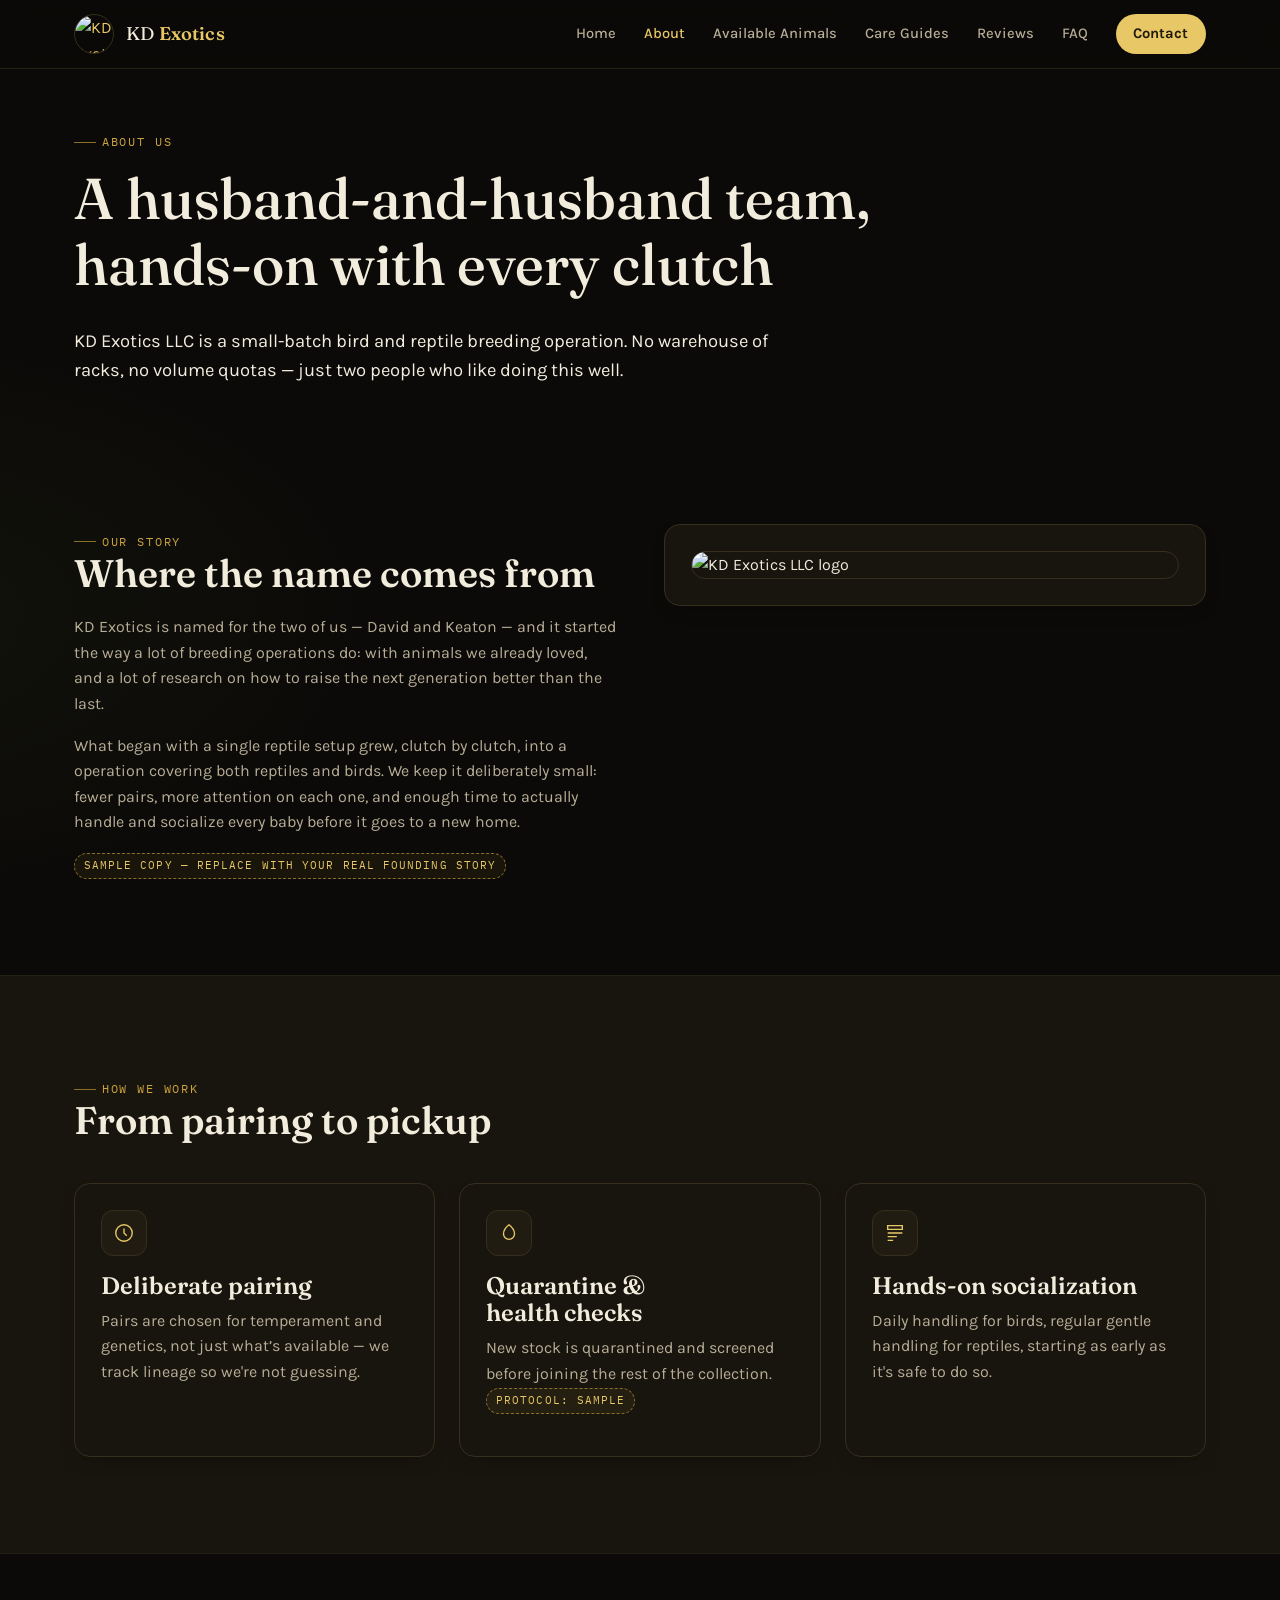
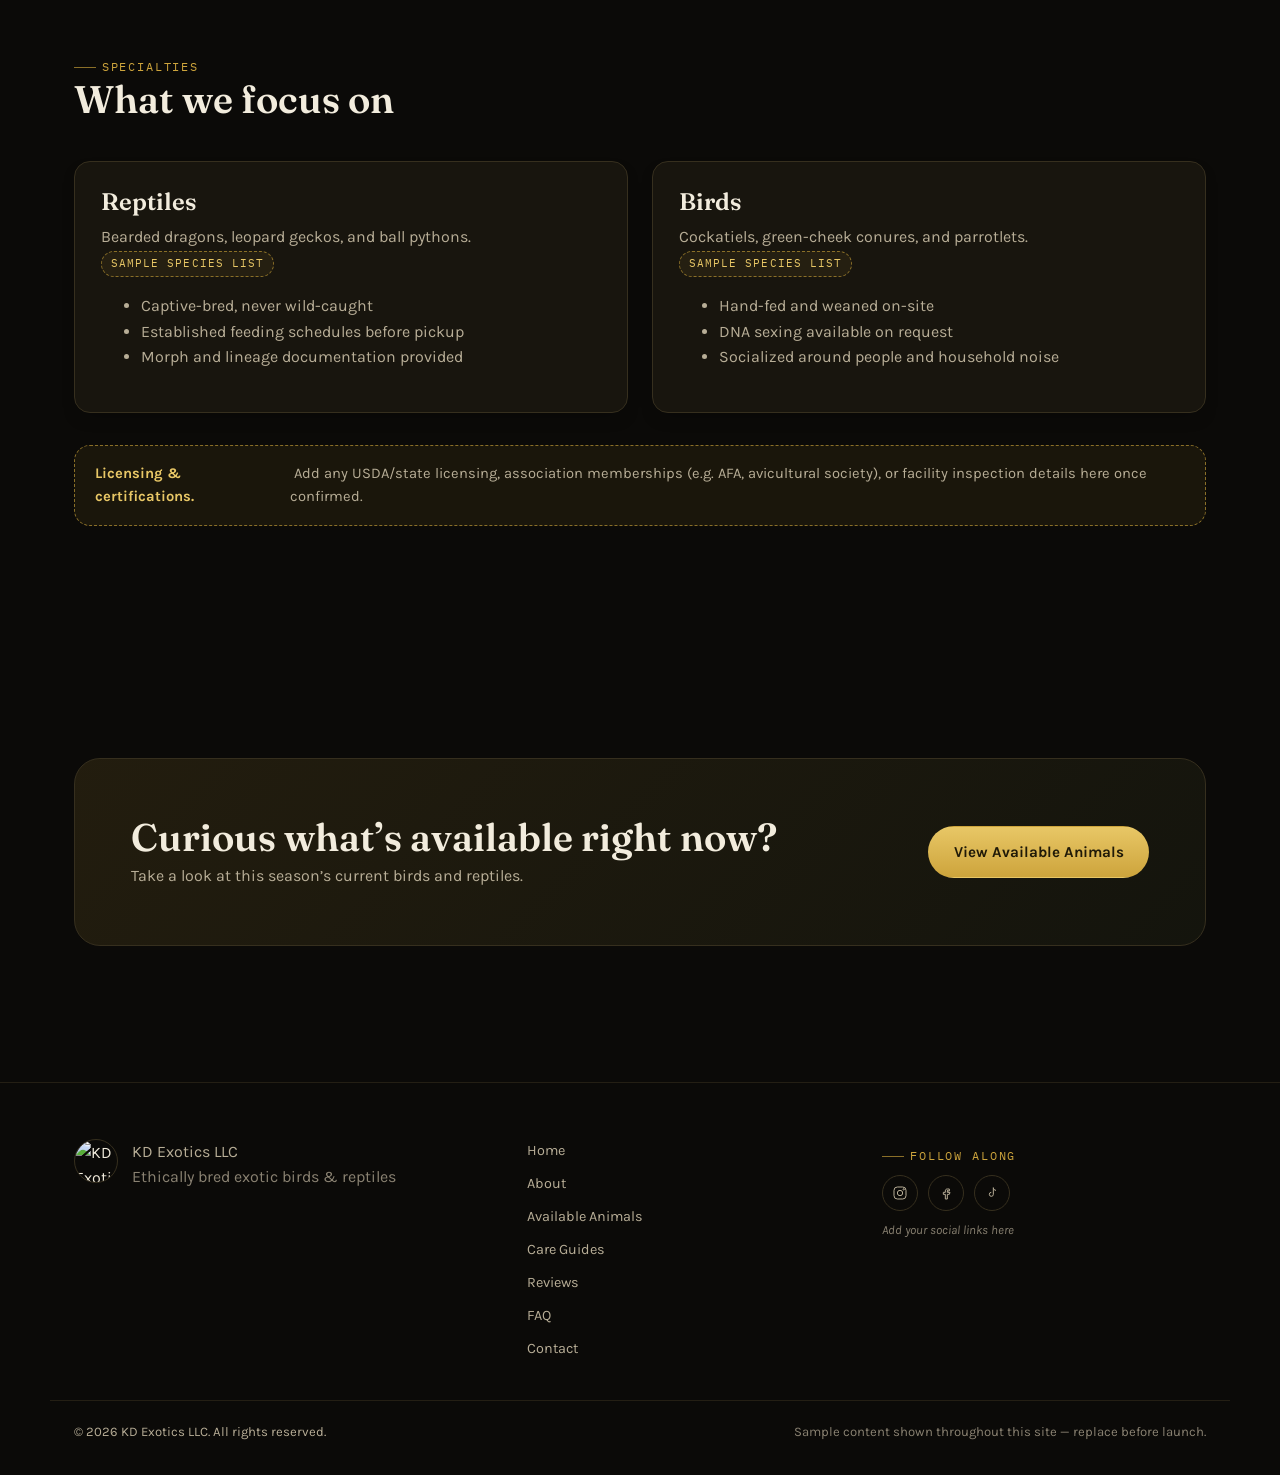
==== about.html @ a791296e "Add files via upload" ====
<!doctype html>
<html lang="en">
<head>
<meta charset="UTF-8">
<meta name="viewport" content="width=device-width, initial-scale=1.0">
<title>About | KD Exotics LLC</title>
<meta name="description" content="Meet KD Exotics LLC — a small, husband-and-husband owned exotic bird and reptile breeding operation focused on hands-on care and honest lineage records.">
<link rel="preconnect" href="https://fonts.googleapis.com">
<link rel="preconnect" href="https://fonts.gstatic.com" crossorigin>
<link rel="stylesheet" href="https://fonts.googleapis.com/css2?family=Fraunces:opsz,wght@9..144,400;9..144,500;9..144,600;9..144,700&family=Karla:wght@400;500;700&family=IBM+Plex+Mono:wght@400;500&display=swap">
<link rel="stylesheet" href="styles.css">
</head>
<body>

<header class="site-header">
  <div class="header-inner">
    <a href="index.html" class="brand">
      <img src="assets/kd-exotics-logo.jpg" alt="KD Exotics LLC" class="brand-mark">
      <span class="brand-text">KD <b>Exotics</b></span>
    </a>
    <nav class="site-nav" id="site-nav">
      <a href="index.html">Home</a>
      <a href="about.html" class="active">About</a>
      <a href="animals.html">Available Animals</a>
      <a href="care-guides.html">Care Guides</a>
      <a href="testimonials.html">Reviews</a>
      <a href="faq.html">FAQ</a>
      <a href="contact.html" class="nav-cta">Contact</a>
    </nav>
    <button class="nav-toggle" id="nav-toggle" aria-label="Toggle navigation" aria-expanded="false">
      <span></span><span></span><span></span>
    </button>
  </div>
</header>

<main>

  <section class="page-hero">
    <div class="wrap">
      <span class="eyebrow">About Us</span>
      <h1>A husband-and-husband team, hands-on with every clutch</h1>
      <p class="lede">KD Exotics LLC is a small-batch bird and reptile breeding operation. No warehouse of racks, no volume quotas — just two people who like doing this well.</p>
    </div>
  </section>

  <section>
    <div class="wrap two-col">
      <div>
        <span class="eyebrow">Our story</span>
        <h2>Where the name comes from</h2>
        <p>KD Exotics is named for the two of us — David and Keaton — and it started the way a lot of breeding operations do: with animals we already loved, and a lot of research on how to raise the next generation better than the last.</p>
        <p>What began with a single reptile setup grew, clutch by clutch, into a operation covering both reptiles and birds. We keep it deliberately small: fewer pairs, more attention on each one, and enough time to actually handle and socialize every baby before it goes to a new home.</p>
        <span class="sample-tag">Sample copy — replace with your real founding story</span>
      </div>
      <div class="card">
        <img src="assets/kd-exotics-logo.jpg" alt="KD Exotics LLC logo" style="border-radius:14px; border:1px solid var(--border);">
      </div>
    </div>
  </section>

  <section style="background:var(--surface); border-top:1px solid var(--border-soft); border-bottom:1px solid var(--border-soft);">
    <div class="wrap">
      <div class="section-head">
        <span class="eyebrow">How we work</span>
        <h2>From pairing to pickup</h2>
      </div>
      <div class="grid grid-3">
        <div class="card">
          <div class="icon-badge"><svg width="22" height="22" viewBox="0 0 24 24" fill="none" stroke="currentColor" stroke-width="1.5"><circle cx="12" cy="12" r="9"/><path d="M12 7v5l3 3"/></svg></div>
          <h3>Deliberate pairing</h3>
          <p>Pairs are chosen for temperament and genetics, not just what&rsquo;s available — we track lineage so we're not guessing.</p>
        </div>
        <div class="card">
          <div class="icon-badge"><svg width="22" height="22" viewBox="0 0 24 24" fill="none" stroke="currentColor" stroke-width="1.5"><path d="M12 3c4 3 6 6 6 10a6 6 0 0 1-12 0c0-4 2-7 6-10Z"/></svg></div>
          <h3>Quarantine &amp; health checks</h3>
          <p>New stock is quarantined and screened before joining the rest of the collection. <span class="sample-tag">Protocol: sample</span></p>
        </div>
        <div class="card">
          <div class="icon-badge"><svg width="22" height="22" viewBox="0 0 24 24" fill="none" stroke="currentColor" stroke-width="1.5"><path d="M4 4h16v4H4zM4 12h16M4 16h10M4 20h6"/></svg></div>
          <h3>Hands-on socialization</h3>
          <p>Daily handling for birds, regular gentle handling for reptiles, starting as early as it's safe to do so.</p>
        </div>
      </div>
    </div>
  </section>

  <section>
    <div class="wrap">
      <div class="section-head">
        <span class="eyebrow">Specialties</span>
        <h2>What we focus on</h2>
      </div>
      <div class="grid grid-2">
        <div class="card">
          <h3>Reptiles</h3>
          <p>Bearded dragons, leopard geckos, and ball pythons. <span class="sample-tag">Sample species list</span></p>
          <ul>
            <li>Captive-bred, never wild-caught</li>
            <li>Established feeding schedules before pickup</li>
            <li>Morph and lineage documentation provided</li>
          </ul>
        </div>
        <div class="card">
          <h3>Birds</h3>
          <p>Cockatiels, green-cheek conures, and parrotlets. <span class="sample-tag">Sample species list</span></p>
          <ul>
            <li>Hand-fed and weaned on-site</li>
            <li>DNA sexing available on request</li>
            <li>Socialized around people and household noise</li>
          </ul>
        </div>
      </div>
      <div class="sample-banner" style="margin-top:32px;">
        <strong>Licensing &amp; certifications.</strong>&nbsp;Add any USDA/state licensing, association memberships (e.g. AFA, avicultural society), or facility inspection details here once confirmed.
      </div>
    </div>
  </section>

  <section>
    <div class="wrap">
      <div class="cta-band">
        <div>
          <h2>Curious what&rsquo;s available right now?</h2>
          <p style="margin-bottom:0;">Take a look at this season&rsquo;s current birds and reptiles.</p>
        </div>
        <a href="animals.html" class="btn btn-primary">View Available Animals</a>
      </div>
    </div>
  </section>

</main>

<footer class="site-footer">
  <div class="footer-inner">
    <div class="footer-brand">
      <img src="assets/kd-exotics-logo.jpg" alt="KD Exotics LLC" class="footer-mark">
      <p>KD Exotics LLC<br><span class="muted">Ethically bred exotic birds &amp; reptiles</span></p>
    </div>
    <nav class="footer-nav">
      <a href="index.html">Home</a>
      <a href="about.html">About</a>
      <a href="animals.html">Available Animals</a>
      <a href="care-guides.html">Care Guides</a>
      <a href="testimonials.html">Reviews</a>
      <a href="faq.html">FAQ</a>
      <a href="contact.html">Contact</a>
    </nav>
    <div>
      <span class="eyebrow">Follow along</span>
      <div class="social-links">
        <a href="#" aria-label="Instagram"><svg width="16" height="16" viewBox="0 0 24 24" fill="none" stroke="currentColor" stroke-width="1.5"><rect x="3" y="3" width="18" height="18" rx="5"/><circle cx="12" cy="12" r="4"/><circle cx="17.5" cy="6.5" r="1"/></svg></a>
        <a href="#" aria-label="Facebook"><svg width="16" height="16" viewBox="0 0 24 24" fill="none" stroke="currentColor" stroke-width="1.5"><path d="M14 9h3V6h-3c-2 0-3 1-3 3v2H8v3h3v7h3v-7h3l1-3h-4V9c0-.5.2-1 1-1Z"/></svg></a>
        <a href="#" aria-label="TikTok"><svg width="16" height="16" viewBox="0 0 24 24" fill="none" stroke="currentColor" stroke-width="1.5"><path d="M14 4v10a3 3 0 1 1-3-3M14 4c0 2.5 2 4 4 4"/></svg></a>
      </div>
      <p class="placeholder-note">Add your social links here</p>
    </div>
  </div>
  <div class="footer-bottom wrap">
    <p>&copy; 2026 KD Exotics LLC. All rights reserved.</p>
    <p class="muted">Sample content shown throughout this site — replace before launch.</p>
  </div>
</footer>

<script src="script.js"></script>
</body>
</html>
---- styles.css ----
/* ===========================================================
   KD EXOTICS LLC — shared stylesheet
   A deliberately dark, metallic "scale & feather" theme drawn
   directly from the KD Exotics mark: matte black ground, brass
   gold, moss-green scale, and brushed steel feather tones.
   =========================================================== */

:root {
  --bg: #0b0a08;
  --bg-alt: #121009;
  --surface: #18150e;
  --surface-2: #211c12;
  --border: #362f1e;
  --border-soft: #241f14;

  --text: #f2ecdd;
  --muted: #b8ae97;
  --muted-2: #8a8272;

  --gold: #cda43c;
  --gold-bright: #e8c766;
  --gold-dim: #8a6f28;
  --olive: #7c8c47;
  --olive-bright: #9db35e;
  --slate: #a7a59a;

  --danger: #c96a4a;
  --shadow-sm: 0 8px 20px -12px rgba(0,0,0,.55);
  --shadow: 0 24px 60px -24px rgba(0,0,0,.75);

  --radius-sm: 8px;
  --radius: 16px;
  --radius-lg: 26px;

  --font-display: 'Fraunces', Georgia, 'Iowan Old Style', serif;
  --font-body: 'Karla', -apple-system, BlinkMacSystemFont, 'Segoe UI', sans-serif;
  --font-mono: 'IBM Plex Mono', ui-monospace, SFMono-Regular, monospace;

  --maxw: 1180px;
  color-scheme: dark;
}

* { box-sizing: border-box; }
html { scroll-behavior: smooth; }
body {
  margin: 0;
  background: var(--bg);
  background-image:
    radial-gradient(1200px 600px at 85% -10%, rgba(205,164,60,.08), transparent 60%),
    radial-gradient(900px 500px at -10% 20%, rgba(124,140,71,.07), transparent 55%);
  color: var(--text);
  font-family: var(--font-body);
  font-size: 16px;
  line-height: 1.6;
  -webkit-font-smoothing: antialiased;
}
img { max-width: 100%; display: block; }
a { color: var(--gold-bright); text-decoration: none; }
a:hover { color: var(--gold); }
h1, h2, h3, h4 {
  font-family: var(--font-display);
  font-weight: 600;
  line-height: 1.15;
  text-wrap: balance;
  margin: 0 0 .5em;
  color: var(--text);
}
h1 { font-size: clamp(2.2rem, 5vw, 3.6rem); font-weight: 500; }
h2 { font-size: clamp(1.6rem, 3.4vw, 2.4rem); }
h3 { font-size: clamp(1.15rem, 2vw, 1.5rem); }
p { margin: 0 0 1em; color: var(--muted); max-width: 65ch; }
p.lede { font-size: 1.15rem; color: var(--text); }
.muted { color: var(--muted-2); }
ul, ol { color: var(--muted); }
:focus-visible { outline: 2px solid var(--gold-bright); outline-offset: 3px; }

.eyebrow {
  display: inline-flex;
  align-items: center;
  gap: .5em;
  font-family: var(--font-mono);
  font-size: .72rem;
  letter-spacing: .16em;
  text-transform: uppercase;
  color: var(--gold);
}
.eyebrow::before {
  content: '';
  width: 22px; height: 1px;
  background: var(--gold-dim);
}

.wrap {
  max-width: var(--maxw);
  margin: 0 auto;
  padding-inline: 24px;
}
section { padding-block: clamp(48px, 8vw, 96px); }
.section-head { max-width: 640px; margin-bottom: 40px; }
.section-head.center { max-width: 640px; margin-inline: auto; text-align: center; }

/* ---------- buttons ---------- */
.btn {
  display: inline-flex;
  align-items: center;
  gap: .5em;
  padding: .85em 1.6em;
  border-radius: 999px;
  font-family: var(--font-body);
  font-weight: 700;
  font-size: .95rem;
  border: 1px solid transparent;
  cursor: pointer;
  transition: transform .15s ease, background .2s ease, border-color .2s ease, color .2s ease;
}
.btn:hover { transform: translateY(-1px); }
.btn-primary {
  background: linear-gradient(180deg, var(--gold-bright), var(--gold));
  color: #201a08;
}
.btn-primary:hover { color: #14100a; filter: brightness(1.06); }
.btn-ghost {
  background: transparent;
  border-color: var(--border);
  color: var(--text);
}
.btn-ghost:hover { border-color: var(--gold-dim); color: var(--gold-bright); }
.btn-sm { padding: .55em 1.1em; font-size: .82rem; }

/* ---------- header / nav ---------- */
.site-header {
  position: sticky; top: 0; z-index: 40;
  background: rgba(11,10,8,.86);
  backdrop-filter: saturate(140%) blur(10px);
  border-bottom: 1px solid var(--border-soft);
}
.header-inner {
  max-width: var(--maxw);
  margin: 0 auto;
  padding: 14px 24px;
  display: flex;
  align-items: center;
  justify-content: space-between;
  gap: 20px;
}
.brand { display: flex; align-items: center; gap: 12px; }
.brand-mark {
  width: 40px; height: 40px;
  border-radius: 50%;
  object-fit: cover;
  border: 1px solid var(--border);
}
.brand-text {
  font-family: var(--font-display);
  font-size: 1.15rem;
  color: var(--text);
  letter-spacing: .01em;
}
.brand-text b { color: var(--gold-bright); font-weight: 600; }
.site-nav {
  display: flex;
  align-items: center;
  gap: 28px;
  font-size: .92rem;
}
.site-nav a { color: var(--muted); font-weight: 500; }
.site-nav a:hover, .site-nav a.active { color: var(--gold-bright); }
.site-nav a.nav-cta {
  color: #201a08;
  background: var(--gold-bright);
  padding: .55em 1.2em;
  border-radius: 999px;
  font-weight: 700;
}
.site-nav a.nav-cta:hover { background: var(--gold); color: #14100a; }
.nav-toggle {
  display: none;
  flex-direction: column;
  gap: 5px;
  background: none;
  border: 1px solid var(--border);
  border-radius: 8px;
  padding: 10px 12px;
  cursor: pointer;
}
.nav-toggle span { width: 20px; height: 2px; background: var(--text); display: block; }

@media (max-width: 860px) {
  .site-nav {
    position: absolute;
    top: 100%; left: 0; right: 0;
    background: var(--bg-alt);
    border-bottom: 1px solid var(--border-soft);
    flex-direction: column;
    align-items: flex-start;
    gap: 2px;
    padding: 10px 24px 18px;
    display: none;
  }
  .site-nav.open { display: flex; }
  .site-nav a { width: 100%; padding: 10px 0; border-bottom: 1px solid var(--border-soft); }
  .site-nav a.nav-cta { margin-top: 8px; text-align: center; }
  .nav-toggle { display: flex; }
}

/* ---------- hero ---------- */
.hero {
  padding-block: clamp(56px, 10vw, 120px) clamp(40px, 8vw, 80px);
  position: relative;
  overflow: clip;
}
.hero-grid {
  display: grid;
  grid-template-columns: 1.1fr .9fr;
  gap: 48px;
  align-items: center;
}
@media (max-width: 900px) { .hero-grid { grid-template-columns: 1fr; } }
.hero-actions { display: flex; flex-wrap: wrap; gap: 14px; margin-top: 28px; }
.hero-art {
  aspect-ratio: 1/1;
  border-radius: var(--radius-lg);
  background: radial-gradient(circle at 30% 20%, rgba(205,164,60,.18), transparent 55%), var(--surface);
  border: 1px solid var(--border);
  display: grid;
  place-items: center;
  padding: 12%;
}
.hero-art img { border-radius: 50%; border: 1px solid var(--border); }

.stat-row {
  display: grid;
  grid-template-columns: repeat(3, 1fr);
  gap: 18px;
  margin-top: 48px;
}
.stat-tile {
  background: var(--surface);
  border: 1px solid var(--border);
  border-radius: var(--radius);
  padding: 20px 22px;
}
.stat-tile .num {
  font-family: var(--font-display);
  font-size: 1.9rem;
  color: var(--gold-bright);
  display: block;
}
.stat-tile .label { font-size: .82rem; color: var(--muted-2); }
@media (max-width: 640px) { .stat-row { grid-template-columns: 1fr; } }

/* ---------- decorative divider ---------- */
.divider {
  height: 1px;
  background: linear-gradient(90deg, transparent, var(--border), transparent);
  border: none;
  margin: 0;
}
.scale-rule {
  display: flex;
  align-items: center;
  gap: 10px;
  color: var(--olive-bright);
  opacity: .8;
  margin-block: 8px 32px;
}
.scale-rule::before, .scale-rule::after {
  content: '';
  flex: 1;
  height: 1px;
  background: var(--border);
}

/* ---------- cards / grids ---------- */
.grid { display: grid; gap: 24px; }
.grid-2 { grid-template-columns: repeat(2, 1fr); }
.grid-3 { grid-template-columns: repeat(3, 1fr); }
.grid-4 { grid-template-columns: repeat(4, 1fr); }
@media (max-width: 980px) { .grid-4 { grid-template-columns: repeat(2, 1fr); } }
@media (max-width: 720px) { .grid-3, .grid-2 { grid-template-columns: 1fr; } .grid-4 { grid-template-columns: 1fr; } }

.card {
  background: var(--surface);
  border: 1px solid var(--border);
  border-radius: var(--radius);
  padding: 26px;
  box-shadow: var(--shadow-sm);
}
.card h3 { margin-bottom: .35em; }
.card .icon-badge {
  width: 46px; height: 46px;
  border-radius: 12px;
  display: grid; place-items: center;
  background: var(--surface-2);
  border: 1px solid var(--border);
  color: var(--gold-bright);
  margin-bottom: 16px;
}

.sample-tag {
  display: inline-flex;
  align-items: center;
  gap: 6px;
  font-family: var(--font-mono);
  font-size: .68rem;
  letter-spacing: .1em;
  text-transform: uppercase;
  color: var(--gold-bright);
  border: 1px dashed var(--gold-dim);
  border-radius: 999px;
  padding: .3em .8em;
  background: rgba(205,164,60,.07);
}
.sample-banner {
  display: flex;
  align-items: flex-start;
  gap: 14px;
  background: rgba(205,164,60,.08);
  border: 1px dashed var(--gold-dim);
  border-radius: var(--radius);
  padding: 16px 20px;
  margin-bottom: 40px;
  font-size: .92rem;
  color: var(--muted);
}
.sample-banner strong { color: var(--gold-bright); }

/* ---------- animal cards ---------- */
.animal-card {
  background: var(--surface);
  border: 1px solid var(--border);
  border-radius: var(--radius);
  overflow: hidden;
  display: flex;
  flex-direction: column;
}
.animal-media {
  aspect-ratio: 4/3;
  background: linear-gradient(160deg, var(--surface-2), var(--bg-alt));
  display: grid; place-items: center;
  position: relative;
  border-bottom: 1px solid var(--border);
}
.animal-media svg { width: 56px; height: 56px; color: var(--gold-dim); }
.animal-status {
  position: absolute; top: 12px; right: 12px;
  font-family: var(--font-mono);
  font-size: .68rem;
  letter-spacing: .08em;
  text-transform: uppercase;
  padding: .35em .7em;
  border-radius: 999px;
  background: rgba(0,0,0,.55);
  border: 1px solid var(--border);
}
.status-available { color: var(--olive-bright); }
.status-reserved { color: var(--gold-bright); }
.animal-body { padding: 20px 22px; flex: 1; display: flex; flex-direction: column; gap: 6px; }
.animal-body h3 { margin-bottom: 0; }
.animal-meta { display: flex; flex-wrap: wrap; gap: 8px; font-size: .8rem; color: var(--muted-2); margin-bottom: 8px; }
.animal-meta span { border: 1px solid var(--border); border-radius: 999px; padding: .2em .7em; }
.animal-price { font-family: var(--font-display); color: var(--gold-bright); font-size: 1.25rem; margin-top: auto; }

.filter-tabs { display: flex; flex-wrap: wrap; gap: 10px; margin-bottom: 32px; }
.filter-tab {
  padding: .6em 1.3em;
  border-radius: 999px;
  border: 1px solid var(--border);
  background: var(--surface);
  color: var(--muted);
  font-weight: 600;
  font-size: .88rem;
  cursor: pointer;
}
.filter-tab.active { background: var(--gold-bright); color: #1c1608; border-color: transparent; }

/* ---------- testimonials ---------- */
.testimonial-card {
  background: var(--surface);
  border: 1px solid var(--border);
  border-radius: var(--radius);
  padding: 28px;
  display: flex;
  flex-direction: column;
  gap: 14px;
}
.stars { color: var(--gold-bright); letter-spacing: 2px; font-size: .95rem; }
.testimonial-quote { color: var(--text); font-style: italic; }
.testimonial-name { font-weight: 700; color: var(--text); font-size: .9rem; }

/* ---------- FAQ accordion ---------- */
.faq-item {
  border-bottom: 1px solid var(--border);
}
.faq-q {
  width: 100%;
  text-align: left;
  background: none;
  border: none;
  color: var(--text);
  font-family: var(--font-display);
  font-size: 1.08rem;
  padding: 22px 0;
  display: flex;
  align-items: center;
  justify-content: space-between;
  gap: 20px;
  cursor: pointer;
}
.faq-q .plus { color: var(--gold-bright); font-size: 1.4rem; transition: transform .2s ease; flex-shrink: 0; }
.faq-item.open .faq-q .plus { transform: rotate(45deg); }
.faq-a {
  max-height: 0;
  overflow: hidden;
  transition: max-height .25s ease;
}
.faq-item.open .faq-a { max-height: 400px; }
.faq-a-inner { padding-bottom: 22px; color: var(--muted); }

/* ---------- forms ---------- */
.form-grid { display: grid; gap: 18px; grid-template-columns: 1fr 1fr; }
.form-grid .full { grid-column: 1 / -1; }
@media (max-width: 640px) { .form-grid { grid-template-columns: 1fr; } }
label { display: block; font-size: .85rem; font-weight: 700; color: var(--muted); margin-bottom: 6px; }
input, select, textarea {
  width: 100%;
  background: var(--surface-2);
  border: 1px solid var(--border);
  border-radius: var(--radius-sm);
  padding: .85em 1em;
  color: var(--text);
  font-family: var(--font-body);
  font-size: .95rem;
}
input:focus, select:focus, textarea:focus { border-color: var(--gold-dim); }
textarea { resize: vertical; min-height: 130px; }

/* ---------- CTA band ---------- */
.cta-band {
  border-radius: var(--radius-lg);
  border: 1px solid var(--border);
  background: linear-gradient(135deg, rgba(205,164,60,.12), rgba(124,140,71,.08));
  padding: clamp(32px, 6vw, 56px);
  display: flex;
  flex-wrap: wrap;
  align-items: center;
  justify-content: space-between;
  gap: 24px;
}
.cta-band h2 { margin-bottom: 4px; }

/* ---------- footer ---------- */
.site-footer { border-top: 1px solid var(--border-soft); padding-top: 56px; margin-top: 40px; }
.footer-inner {
  max-width: var(--maxw);
  margin: 0 auto;
  padding: 0 24px 40px;
  display: grid;
  grid-template-columns: 1.3fr 1fr 1fr;
  gap: 32px;
}
@media (max-width: 780px) { .footer-inner { grid-template-columns: 1fr; } }
.footer-brand { display: flex; gap: 14px; align-items: flex-start; }
.footer-mark { width: 44px; height: 44px; border-radius: 50%; border: 1px solid var(--border); }
.footer-nav { display: flex; flex-direction: column; gap: 10px; font-size: .9rem; }
.footer-nav a { color: var(--muted); }
.social-links { display: flex; gap: 10px; margin: 10px 0; }
.social-links a {
  width: 36px; height: 36px;
  border: 1px solid var(--border);
  border-radius: 50%;
  display: grid; place-items: center;
  color: var(--muted);
}
.social-links a:hover { color: var(--gold-bright); border-color: var(--gold-dim); }
.placeholder-note { font-size: .78rem; font-style: italic; color: var(--muted-2); }
.footer-bottom {
  border-top: 1px solid var(--border-soft);
  padding: 20px 24px;
  max-width: var(--maxw);
  margin: 0 auto;
  display: flex;
  flex-wrap: wrap;
  justify-content: space-between;
  gap: 10px;
  font-size: .82rem;
}

/* ---------- page hero (inner pages) ---------- */
.page-hero { padding-block: 56px 24px; }
.page-hero .eyebrow { margin-bottom: 14px; }

/* ---------- misc ---------- */
.badge-row { display: flex; flex-wrap: wrap; gap: 10px; margin-top: 20px; }
.badge-row .sample-tag { font-size: .64rem; }
.two-col { display: grid; grid-template-columns: 1fr 1fr; gap: 48px; align-items: start; }
@media (max-width: 860px) { .two-col { grid-template-columns: 1fr; } }
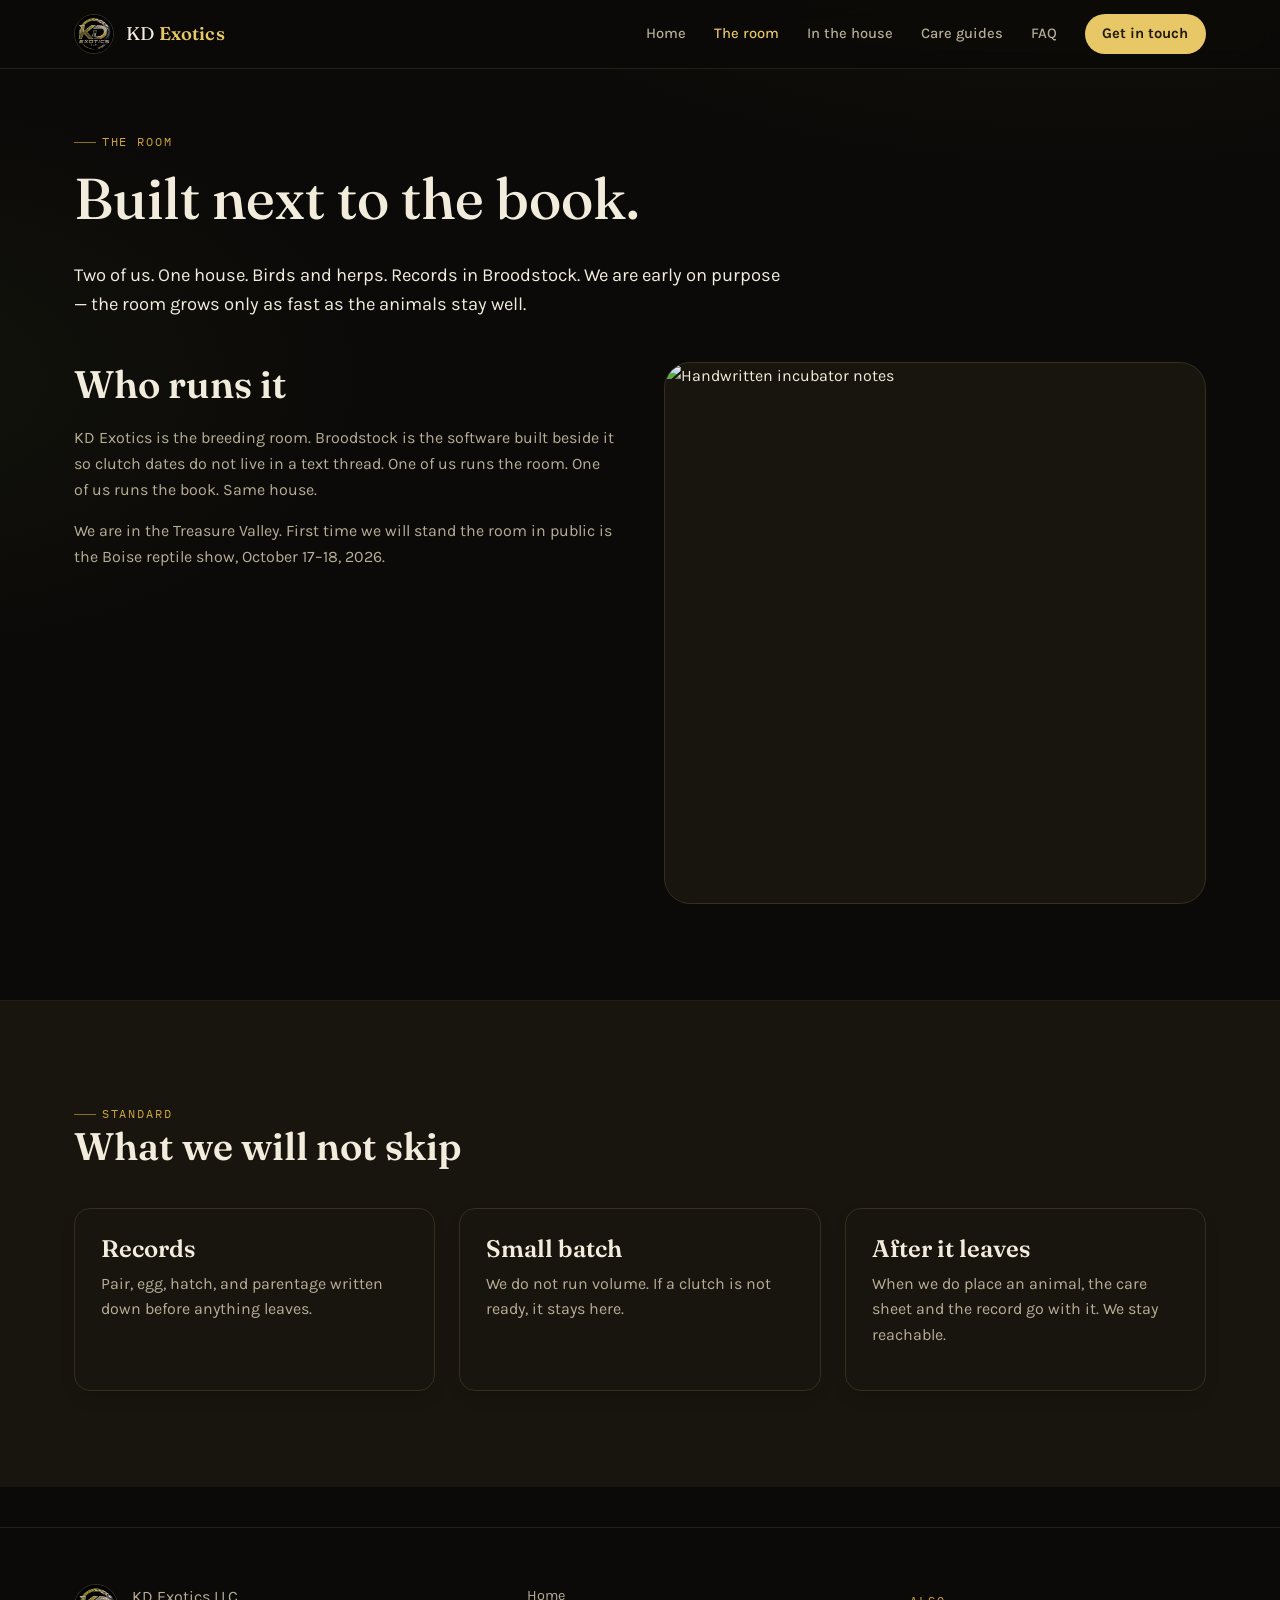
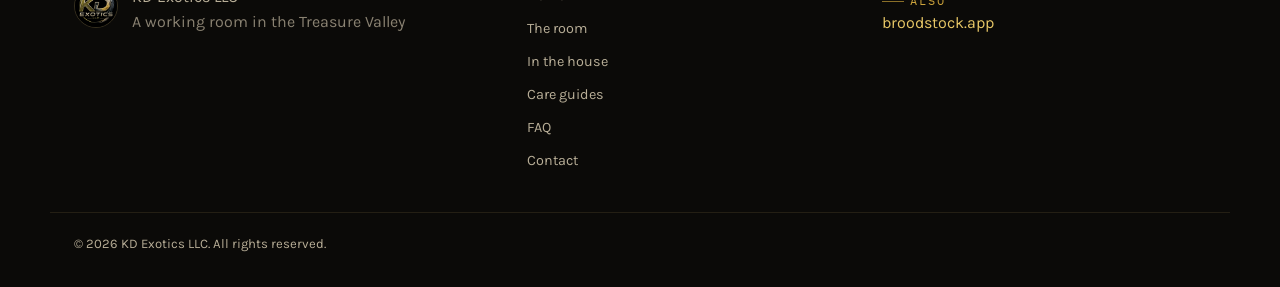
==== commit 21ab85dd: "Ship honest KD Exotics site (Grok copy, real photos, no sample listings)" ====
--- a/about.html
+++ b/about.html
@@ -3,8 +3,8 @@
 <head>
 <meta charset="UTF-8">
 <meta name="viewport" content="width=device-width, initial-scale=1.0">
-<title>About | KD Exotics LLC</title>
-<meta name="description" content="Meet KD Exotics LLC — a small, husband-and-husband owned exotic bird and reptile breeding operation focused on hands-on care and honest lineage records.">
+<title>The room | KD Exotics LLC</title>
+<meta name="description" content="KD Exotics is a husband-and-husband bird and herp room in the Treasure Valley. Small, early, and honest about it.">
 <link rel="preconnect" href="https://fonts.googleapis.com">
 <link rel="preconnect" href="https://fonts.gstatic.com" crossorigin>
 <link rel="stylesheet" href="https://fonts.googleapis.com/css2?family=Fraunces:opsz,wght@9..144,400;9..144,500;9..144,600;9..144,700&family=Karla:wght@400;500;700&family=IBM+Plex+Mono:wght@400;500&display=swap">
@@ -20,12 +20,11 @@
     </a>
     <nav class="site-nav" id="site-nav">
       <a href="index.html">Home</a>
-      <a href="about.html" class="active">About</a>
-      <a href="animals.html">Available Animals</a>
-      <a href="care-guides.html">Care Guides</a>
-      <a href="testimonials.html">Reviews</a>
+      <a href="about.html" class="active">The room</a>
+      <a href="animals.html">In the house</a>
+      <a href="care-guides.html">Care guides</a>
       <a href="faq.html">FAQ</a>
-      <a href="contact.html" class="nav-cta">Contact</a>
+      <a href="contact.html" class="nav-cta">Get in touch</a>
     </nav>
     <button class="nav-toggle" id="nav-toggle" aria-label="Toggle navigation" aria-expanded="false">
       <span></span><span></span><span></span>
@@ -34,133 +33,74 @@
 </header>
 
 <main>
-
   <section class="page-hero">
     <div class="wrap">
-      <span class="eyebrow">About Us</span>
-      <h1>A husband-and-husband team, hands-on with every clutch</h1>
-      <p class="lede">KD Exotics LLC is a small-batch bird and reptile breeding operation. No warehouse of racks, no volume quotas — just two people who like doing this well.</p>
+      <span class="eyebrow">The room</span>
+      <h1>Built next to the book.</h1>
+      <p class="lede">Two of us. One house. Birds and herps. Records in Broodstock. We are early on purpose — the room grows only as fast as the animals stay well.</p>
     </div>
   </section>
 
-  <section>
+  <section style="padding-top:0;">
     <div class="wrap two-col">
       <div>
-        <span class="eyebrow">Our story</span>
-        <h2>Where the name comes from</h2>
-        <p>KD Exotics is named for the two of us — David and Keaton — and it started the way a lot of breeding operations do: with animals we already loved, and a lot of research on how to raise the next generation better than the last.</p>
-        <p>What began with a single reptile setup grew, clutch by clutch, into a operation covering both reptiles and birds. We keep it deliberately small: fewer pairs, more attention on each one, and enough time to actually handle and socialize every baby before it goes to a new home.</p>
-        <span class="sample-tag">Sample copy — replace with your real founding story</span>
+        <h2>Who runs it</h2>
+        <p>KD Exotics is the breeding room. Broodstock is the software built beside it so clutch dates do not live in a text thread. One of us runs the room. One of us runs the book. Same house.</p>
+        <p>We are in the Treasure Valley. First time we will stand the room in public is the Boise reptile show, October 17–18, 2026.</p>
       </div>
-      <div class="card">
-        <img src="assets/kd-exotics-logo.jpg" alt="KD Exotics LLC logo" style="border-radius:14px; border:1px solid var(--border);">
+      <div class="hero-photo">
+        <img src="assets/proof-incubator-notes.jpg" alt="Handwritten incubator notes">
       </div>
     </div>
   </section>
 
-  <section style="background:var(--surface); border-top:1px solid var(--border-soft); border-bottom:1px solid var(--border-soft);">
+  <section style="background:var(--surface); border-top:1px solid var(--border-soft);">
     <div class="wrap">
       <div class="section-head">
-        <span class="eyebrow">How we work</span>
-        <h2>From pairing to pickup</h2>
+        <span class="eyebrow">Standard</span>
+        <h2>What we will not skip</h2>
       </div>
       <div class="grid grid-3">
         <div class="card">
-          <div class="icon-badge"><svg width="22" height="22" viewBox="0 0 24 24" fill="none" stroke="currentColor" stroke-width="1.5"><circle cx="12" cy="12" r="9"/><path d="M12 7v5l3 3"/></svg></div>
-          <h3>Deliberate pairing</h3>
-          <p>Pairs are chosen for temperament and genetics, not just what&rsquo;s available — we track lineage so we're not guessing.</p>
+          <h3>Records</h3>
+          <p>Pair, egg, hatch, and parentage written down before anything leaves.</p>
         </div>
         <div class="card">
-          <div class="icon-badge"><svg width="22" height="22" viewBox="0 0 24 24" fill="none" stroke="currentColor" stroke-width="1.5"><path d="M12 3c4 3 6 6 6 10a6 6 0 0 1-12 0c0-4 2-7 6-10Z"/></svg></div>
-          <h3>Quarantine &amp; health checks</h3>
-          <p>New stock is quarantined and screened before joining the rest of the collection. <span class="sample-tag">Protocol: sample</span></p>
+          <h3>Small batch</h3>
+          <p>We do not run volume. If a clutch is not ready, it stays here.</p>
         </div>
         <div class="card">
-          <div class="icon-badge"><svg width="22" height="22" viewBox="0 0 24 24" fill="none" stroke="currentColor" stroke-width="1.5"><path d="M4 4h16v4H4zM4 12h16M4 16h10M4 20h6"/></svg></div>
-          <h3>Hands-on socialization</h3>
-          <p>Daily handling for birds, regular gentle handling for reptiles, starting as early as it's safe to do so.</p>
+          <h3>After it leaves</h3>
+          <p>When we do place an animal, the care sheet and the record go with it. We stay reachable.</p>
         </div>
       </div>
     </div>
   </section>
-
-  <section>
-    <div class="wrap">
-      <div class="section-head">
-        <span class="eyebrow">Specialties</span>
-        <h2>What we focus on</h2>
-      </div>
-      <div class="grid grid-2">
-        <div class="card">
-          <h3>Reptiles</h3>
-          <p>Bearded dragons, leopard geckos, and ball pythons. <span class="sample-tag">Sample species list</span></p>
-          <ul>
-            <li>Captive-bred, never wild-caught</li>
-            <li>Established feeding schedules before pickup</li>
-            <li>Morph and lineage documentation provided</li>
-          </ul>
-        </div>
-        <div class="card">
-          <h3>Birds</h3>
-          <p>Cockatiels, green-cheek conures, and parrotlets. <span class="sample-tag">Sample species list</span></p>
-          <ul>
-            <li>Hand-fed and weaned on-site</li>
-            <li>DNA sexing available on request</li>
-            <li>Socialized around people and household noise</li>
-          </ul>
-        </div>
-      </div>
-      <div class="sample-banner" style="margin-top:32px;">
-        <strong>Licensing &amp; certifications.</strong>&nbsp;Add any USDA/state licensing, association memberships (e.g. AFA, avicultural society), or facility inspection details here once confirmed.
-      </div>
-    </div>
-  </section>
-
-  <section>
-    <div class="wrap">
-      <div class="cta-band">
-        <div>
-          <h2>Curious what&rsquo;s available right now?</h2>
-          <p style="margin-bottom:0;">Take a look at this season&rsquo;s current birds and reptiles.</p>
-        </div>
-        <a href="animals.html" class="btn btn-primary">View Available Animals</a>
-      </div>
-    </div>
-  </section>
-
 </main>
 
 <footer class="site-footer">
   <div class="footer-inner">
     <div class="footer-brand">
       <img src="assets/kd-exotics-logo.jpg" alt="KD Exotics LLC" class="footer-mark">
-      <p>KD Exotics LLC<br><span class="muted">Ethically bred exotic birds &amp; reptiles</span></p>
+      <p>KD Exotics LLC<br><span class="muted">A working room in the Treasure Valley</span></p>
     </div>
     <nav class="footer-nav">
       <a href="index.html">Home</a>
-      <a href="about.html">About</a>
-      <a href="animals.html">Available Animals</a>
-      <a href="care-guides.html">Care Guides</a>
-      <a href="testimonials.html">Reviews</a>
+      <a href="about.html">The room</a>
+      <a href="animals.html">In the house</a>
+      <a href="care-guides.html">Care guides</a>
       <a href="faq.html">FAQ</a>
       <a href="contact.html">Contact</a>
     </nav>
     <div>
-      <span class="eyebrow">Follow along</span>
-      <div class="social-links">
-        <a href="#" aria-label="Instagram"><svg width="16" height="16" viewBox="0 0 24 24" fill="none" stroke="currentColor" stroke-width="1.5"><rect x="3" y="3" width="18" height="18" rx="5"/><circle cx="12" cy="12" r="4"/><circle cx="17.5" cy="6.5" r="1"/></svg></a>
-        <a href="#" aria-label="Facebook"><svg width="16" height="16" viewBox="0 0 24 24" fill="none" stroke="currentColor" stroke-width="1.5"><path d="M14 9h3V6h-3c-2 0-3 1-3 3v2H8v3h3v7h3v-7h3l1-3h-4V9c0-.5.2-1 1-1Z"/></svg></a>
-        <a href="#" aria-label="TikTok"><svg width="16" height="16" viewBox="0 0 24 24" fill="none" stroke="currentColor" stroke-width="1.5"><path d="M14 4v10a3 3 0 1 1-3-3M14 4c0 2.5 2 4 4 4"/></svg></a>
-      </div>
-      <p class="placeholder-note">Add your social links here</p>
+      <span class="eyebrow">Also</span>
+      <p><a href="https://broodstock.app">broodstock.app</a></p>
     </div>
   </div>
   <div class="footer-bottom wrap">
     <p>&copy; 2026 KD Exotics LLC. All rights reserved.</p>
-    <p class="muted">Sample content shown throughout this site — replace before launch.</p>
   </div>
 </footer>
-
 <script src="script.js"></script>
 </body>
 </html>
--- a/styles.css
+++ b/styles.css
@@ -495,3 +495,54 @@
 .badge-row .sample-tag { font-size: .64rem; }
 .two-col { display: grid; grid-template-columns: 1fr 1fr; gap: 48px; align-items: start; }
 @media (max-width: 860px) { .two-col { grid-template-columns: 1fr; } }
+
+/* ---------- honest-room additions ---------- */
+.hero-photo {
+  border-radius: var(--radius-lg);
+  overflow: hidden;
+  border: 1px solid var(--border);
+  background: var(--surface);
+  min-height: 280px;
+}
+.hero-photo img {
+  width: 100%;
+  height: 100%;
+  object-fit: cover;
+  aspect-ratio: 4/5;
+}
+@media (min-width: 900px) {
+  .hero-photo img { aspect-ratio: 1/1; }
+}
+.photo-grid {
+  display: grid;
+  grid-template-columns: repeat(4, 1fr);
+  gap: 14px;
+}
+.photo-grid figure { margin: 0; }
+.photo-grid img {
+  width: 100%;
+  height: 180px;
+  object-fit: cover;
+  border-radius: var(--radius-sm);
+  border: 1px solid var(--border);
+}
+.photo-grid figcaption {
+  font-size: .78rem;
+  color: var(--muted-2);
+  margin-top: 6px;
+}
+.photo-lead {
+  grid-column: span 2;
+  grid-row: span 2;
+}
+.photo-lead img { height: 100%; min-height: 380px; }
+.animal-media img {
+  width: 100%;
+  height: 100%;
+  object-fit: cover;
+}
+@media (max-width: 900px) {
+  .photo-grid { grid-template-columns: repeat(2, 1fr); }
+  .photo-lead { grid-column: span 2; grid-row: span 1; }
+  .photo-lead img { min-height: 240px; }
+}
